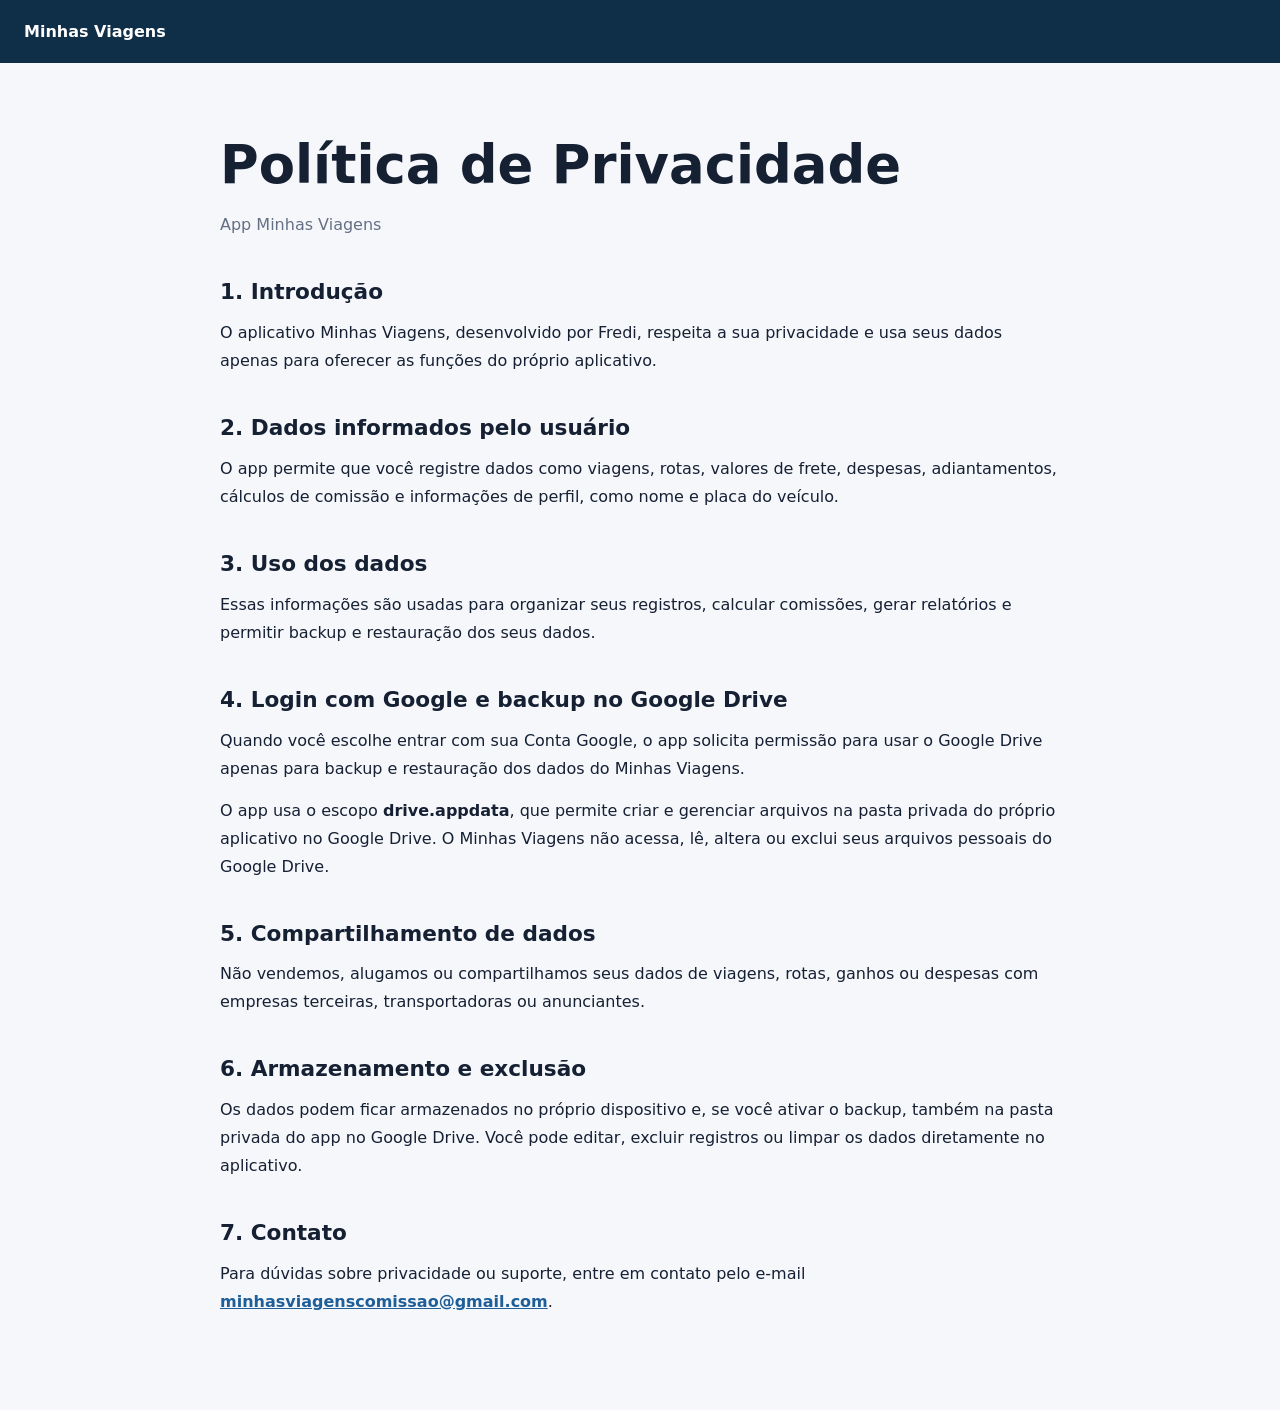
==== privacidade/index.html @ d5cd6ea3 "publica site do Minhas Viagens" ====
<!doctype html>
<html lang="pt-BR">
<head>
  <meta charset="utf-8">
  <meta name="viewport" content="width=device-width, initial-scale=1">
  <title>Política de Privacidade - Minhas Viagens</title>
  <meta name="description" content="Política de privacidade do aplicativo Minhas Viagens.">
  <meta name="author" content="Minhas Viagens">
  <link rel="canonical" href="https://appminhasviagens.com.br/privacidade/">
  <link rel="stylesheet" href="../styles.css">
</head>
<body>
  <header class="topbar">
    <a href="../index.html">Minhas Viagens</a>
  </header>

  <main class="legal">
    <h1>Política de Privacidade</h1>
    <p class="muted">App Minhas Viagens</p>

    <h2>1. Introdução</h2>
    <p>O aplicativo Minhas Viagens, desenvolvido por Fredi, respeita a sua privacidade e usa seus dados apenas para oferecer as funções do próprio aplicativo.</p>

    <h2>2. Dados informados pelo usuário</h2>
    <p>O app permite que você registre dados como viagens, rotas, valores de frete, despesas, adiantamentos, cálculos de comissão e informações de perfil, como nome e placa do veículo.</p>

    <h2>3. Uso dos dados</h2>
    <p>Essas informações são usadas para organizar seus registros, calcular comissões, gerar relatórios e permitir backup e restauração dos seus dados.</p>

    <h2>4. Login com Google e backup no Google Drive</h2>
    <p>Quando você escolhe entrar com sua Conta Google, o app solicita permissão para usar o Google Drive apenas para backup e restauração dos dados do Minhas Viagens.</p>
    <p>O app usa o escopo <strong>drive.appdata</strong>, que permite criar e gerenciar arquivos na pasta privada do próprio aplicativo no Google Drive. O Minhas Viagens não acessa, lê, altera ou exclui seus arquivos pessoais do Google Drive.</p>

    <h2>5. Compartilhamento de dados</h2>
    <p>Não vendemos, alugamos ou compartilhamos seus dados de viagens, rotas, ganhos ou despesas com empresas terceiras, transportadoras ou anunciantes.</p>

    <h2>6. Armazenamento e exclusão</h2>
    <p>Os dados podem ficar armazenados no próprio dispositivo e, se você ativar o backup, também na pasta privada do app no Google Drive. Você pode editar, excluir registros ou limpar os dados diretamente no aplicativo.</p>

    <h2>7. Contato</h2>
    <p>Para dúvidas sobre privacidade ou suporte, entre em contato pelo e-mail <a href="mailto:minhasviagenscomissao@gmail.com">minhasviagenscomissao@gmail.com</a>.</p>
  </main>
</body>
</html>
---- styles.css ----
:root {
  --blue: #1f5f99;
  --blue-dark: #0f2e48;
  --gold: #f5a623;
  --text: #162033;
  --muted: #657084;
  --surface: #ffffff;
  --bg: #f5f7fb;
}

* {
  box-sizing: border-box;
}

html {
  scroll-behavior: smooth;
}

body {
  margin: 0;
  color: var(--text);
  background: var(--bg);
  font-family: Inter, system-ui, -apple-system, BlinkMacSystemFont, "Segoe UI", sans-serif;
}

a {
  color: inherit;
}

.hero {
  position: relative;
  min-height: 90vh;
  display: grid;
  place-items: center;
  overflow: hidden;
  background-image: url("https://images.unsplash.com/photo-1469854523086-cc02fe5d8800?auto=format&fit=crop&w=1800&q=85");
  background-size: cover;
  background-position: center;
}

.hero__overlay {
  position: absolute;
  inset: 0;
  background: linear-gradient(135deg, rgba(15, 46, 72, 0.9), rgba(30, 76, 113, 0.72));
}

.hero__content {
  position: relative;
  z-index: 1;
  width: min(760px, calc(100% - 32px));
  text-align: center;
  color: #ffffff;
  padding: 48px 0;
}

.hero h1 {
  margin: 0;
  font-size: clamp(2.4rem, 6vw, 4.8rem);
  line-height: 1.04;
  letter-spacing: 0;
}

.hero p {
  width: min(640px, 100%);
  margin: 28px auto 0;
  color: rgba(255, 255, 255, 0.9);
  font-size: 1.15rem;
  line-height: 1.7;
}

.actions {
  display: flex;
  justify-content: center;
  gap: 16px;
  flex-wrap: wrap;
  margin-top: 36px;
}

.button {
  display: inline-flex;
  align-items: center;
  justify-content: center;
  min-height: 56px;
  padding: 0 28px;
  border-radius: 8px;
  font-weight: 800;
  text-decoration: none;
}

.button--primary {
  background: var(--gold);
  color: #1d2430;
}

.button--ghost {
  border: 1px solid rgba(255, 255, 255, 0.5);
  color: #ffffff;
}

.section {
  width: min(1120px, calc(100% - 32px));
  margin: 0 auto;
  padding: 84px 0;
  text-align: center;
}

.eyebrow {
  margin: 0 0 8px;
  color: var(--blue);
  font-weight: 800;
  text-transform: uppercase;
  font-size: 0.82rem;
}

.section h2 {
  margin: 0;
  font-size: clamp(2rem, 4vw, 3rem);
}

.section__intro {
  width: min(620px, 100%);
  margin: 18px auto 0;
  color: var(--muted);
  line-height: 1.7;
}

.features {
  display: grid;
  grid-template-columns: repeat(3, 1fr);
  gap: 22px;
  margin-top: 42px;
  text-align: left;
}

.feature {
  background: var(--surface);
  border: 1px solid #e5eaf1;
  border-radius: 8px;
  padding: 28px;
  box-shadow: 0 18px 45px rgba(22, 32, 51, 0.08);
}

.feature__icon {
  display: inline-flex;
  align-items: center;
  justify-content: center;
  width: 48px;
  height: 48px;
  border-radius: 8px;
  background: rgba(31, 95, 153, 0.1);
  color: var(--blue);
  font-weight: 900;
}

.feature h3 {
  margin: 20px 0 10px;
  font-size: 1.25rem;
}

.feature p {
  margin: 0;
  color: var(--muted);
  line-height: 1.7;
}

.footer {
  padding: 34px 16px;
  text-align: center;
  color: #dbe6f1;
  background: var(--blue-dark);
}

.footer p {
  margin: 10px 0 18px;
}

.footer nav {
  display: flex;
  justify-content: center;
  gap: 20px;
  flex-wrap: wrap;
}

.footer a {
  color: #ffffff;
  text-decoration: none;
}

.topbar {
  padding: 22px 24px;
  background: var(--blue-dark);
}

.topbar a {
  color: #ffffff;
  text-decoration: none;
  font-weight: 800;
}

.legal {
  width: min(840px, calc(100% - 32px));
  margin: 0 auto;
  padding: 56px 0 80px;
  line-height: 1.75;
}

.legal h1 {
  margin: 0;
  font-size: clamp(2rem, 5vw, 3.3rem);
}

.legal h2 {
  margin: 34px 0 8px;
  font-size: 1.35rem;
}

.legal p {
  margin: 0 0 14px;
}

.legal a {
  color: var(--blue);
  font-weight: 700;
}

.muted {
  color: var(--muted);
}

@media (max-width: 800px) {
  .features {
    grid-template-columns: 1fr;
  }

  .button {
    width: min(100%, 320px);
  }
}
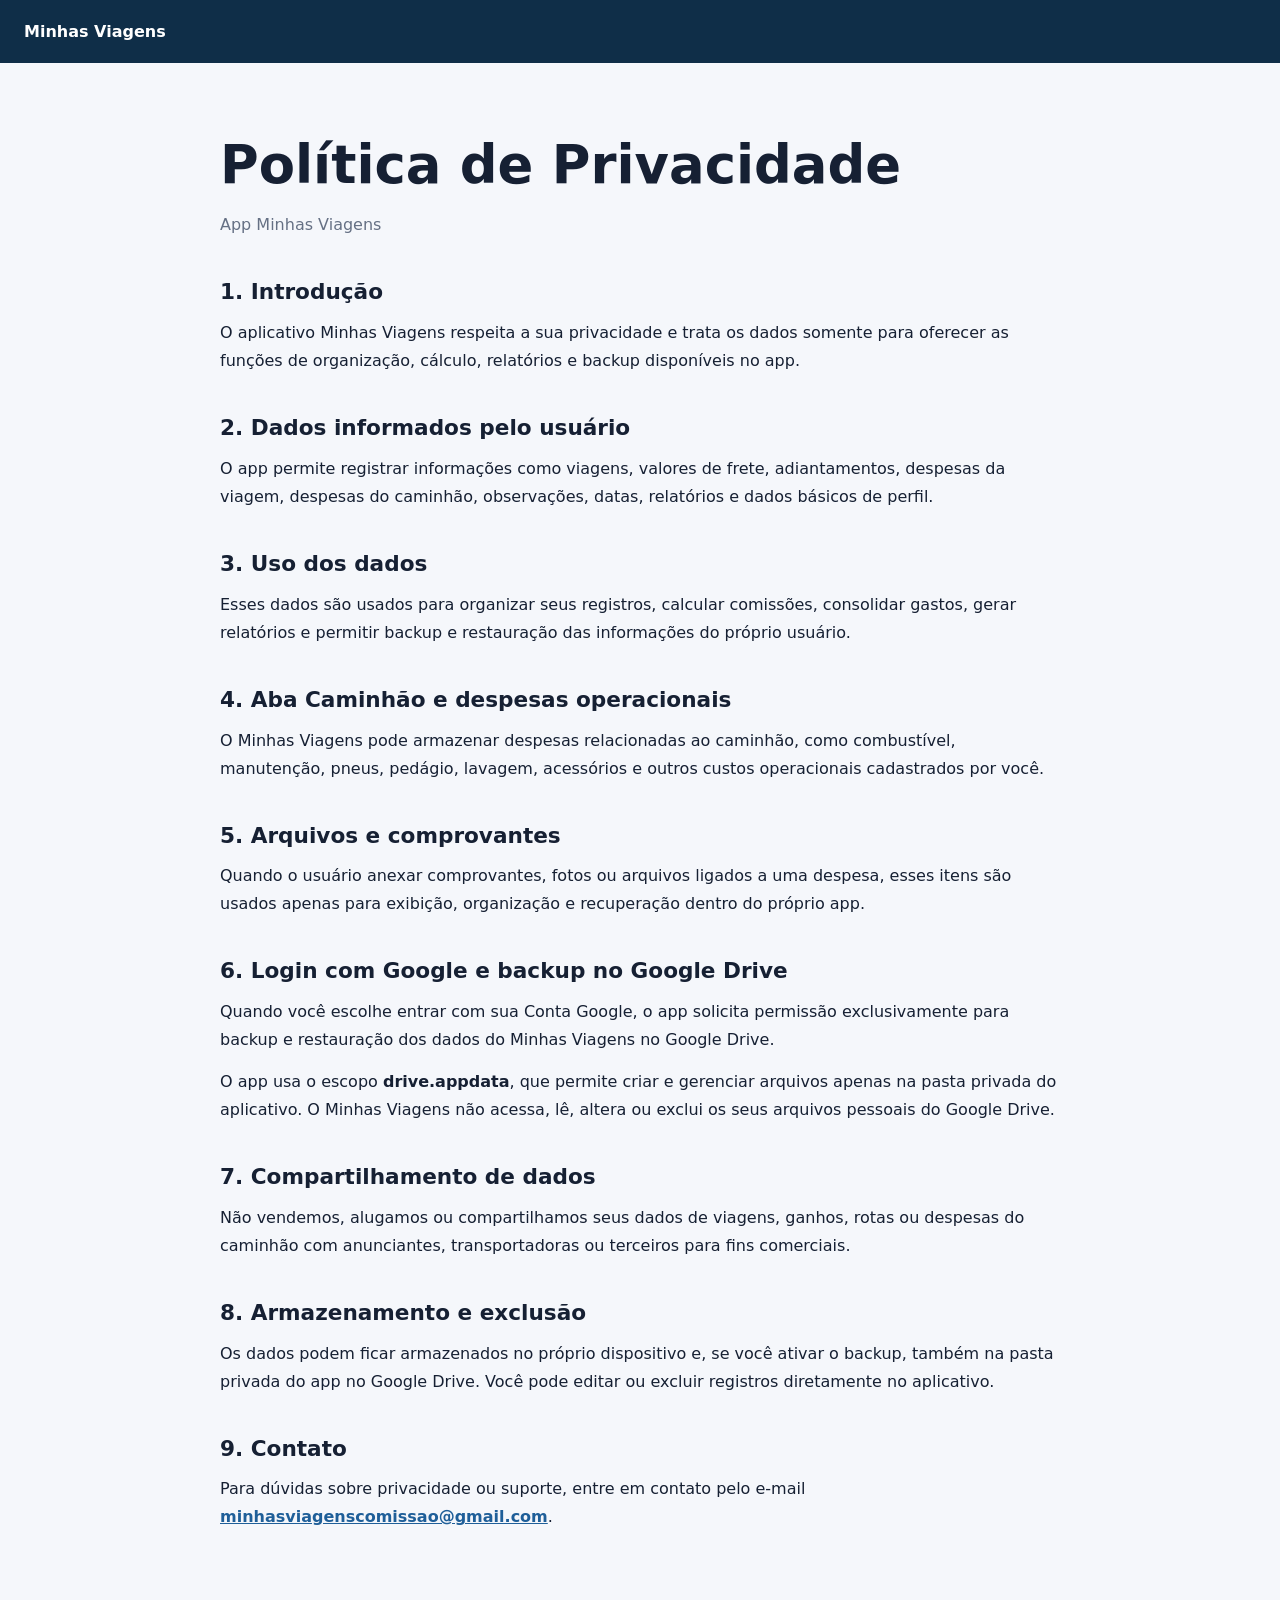
==== commit de87c9fe: "atualiza site com aba caminhao" ====
--- a/privacidade/index.html
+++ b/privacidade/index.html
@@ -19,25 +19,31 @@
     <p class="muted">App Minhas Viagens</p>
 
     <h2>1. Introdução</h2>
-    <p>O aplicativo Minhas Viagens, desenvolvido por Fredi, respeita a sua privacidade e usa seus dados apenas para oferecer as funções do próprio aplicativo.</p>
+    <p>O aplicativo Minhas Viagens respeita a sua privacidade e trata os dados somente para oferecer as funções de organização, cálculo, relatórios e backup disponíveis no app.</p>
 
     <h2>2. Dados informados pelo usuário</h2>
-    <p>O app permite que você registre dados como viagens, rotas, valores de frete, despesas, adiantamentos, cálculos de comissão e informações de perfil, como nome e placa do veículo.</p>
+    <p>O app permite registrar informações como viagens, valores de frete, adiantamentos, despesas da viagem, despesas do caminhão, observações, datas, relatórios e dados básicos de perfil.</p>
 
     <h2>3. Uso dos dados</h2>
-    <p>Essas informações são usadas para organizar seus registros, calcular comissões, gerar relatórios e permitir backup e restauração dos seus dados.</p>
+    <p>Esses dados são usados para organizar seus registros, calcular comissões, consolidar gastos, gerar relatórios e permitir backup e restauração das informações do próprio usuário.</p>
 
-    <h2>4. Login com Google e backup no Google Drive</h2>
-    <p>Quando você escolhe entrar com sua Conta Google, o app solicita permissão para usar o Google Drive apenas para backup e restauração dos dados do Minhas Viagens.</p>
-    <p>O app usa o escopo <strong>drive.appdata</strong>, que permite criar e gerenciar arquivos na pasta privada do próprio aplicativo no Google Drive. O Minhas Viagens não acessa, lê, altera ou exclui seus arquivos pessoais do Google Drive.</p>
+    <h2>4. Aba Caminhão e despesas operacionais</h2>
+    <p>O Minhas Viagens pode armazenar despesas relacionadas ao caminhão, como combustível, manutenção, pneus, pedágio, lavagem, acessórios e outros custos operacionais cadastrados por você.</p>
 
-    <h2>5. Compartilhamento de dados</h2>
-    <p>Não vendemos, alugamos ou compartilhamos seus dados de viagens, rotas, ganhos ou despesas com empresas terceiras, transportadoras ou anunciantes.</p>
+    <h2>5. Arquivos e comprovantes</h2>
+    <p>Quando o usuário anexar comprovantes, fotos ou arquivos ligados a uma despesa, esses itens são usados apenas para exibição, organização e recuperação dentro do próprio app.</p>
 
-    <h2>6. Armazenamento e exclusão</h2>
-    <p>Os dados podem ficar armazenados no próprio dispositivo e, se você ativar o backup, também na pasta privada do app no Google Drive. Você pode editar, excluir registros ou limpar os dados diretamente no aplicativo.</p>
+    <h2>6. Login com Google e backup no Google Drive</h2>
+    <p>Quando você escolhe entrar com sua Conta Google, o app solicita permissão exclusivamente para backup e restauração dos dados do Minhas Viagens no Google Drive.</p>
+    <p>O app usa o escopo <strong>drive.appdata</strong>, que permite criar e gerenciar arquivos apenas na pasta privada do aplicativo. O Minhas Viagens não acessa, lê, altera ou exclui os seus arquivos pessoais do Google Drive.</p>
 
-    <h2>7. Contato</h2>
+    <h2>7. Compartilhamento de dados</h2>
+    <p>Não vendemos, alugamos ou compartilhamos seus dados de viagens, ganhos, rotas ou despesas do caminhão com anunciantes, transportadoras ou terceiros para fins comerciais.</p>
+
+    <h2>8. Armazenamento e exclusão</h2>
+    <p>Os dados podem ficar armazenados no próprio dispositivo e, se você ativar o backup, também na pasta privada do app no Google Drive. Você pode editar ou excluir registros diretamente no aplicativo.</p>
+
+    <h2>9. Contato</h2>
     <p>Para dúvidas sobre privacidade ou suporte, entre em contato pelo e-mail <a href="mailto:minhasviagenscomissao@gmail.com">minhasviagenscomissao@gmail.com</a>.</p>
   </main>
 </body>
--- a/styles.css
+++ b/styles.css
@@ -2,10 +2,13 @@
   --blue: #1f5f99;
   --blue-dark: #0f2e48;
   --gold: #f5a623;
+  --gold-soft: #ffd895;
   --text: #162033;
   --muted: #657084;
   --surface: #ffffff;
+  --surface-alt: #eef4fa;
   --bg: #f5f7fb;
+  --line: #d8e1ec;
 }
 
 * {
@@ -29,11 +32,11 @@
 
 .hero {
   position: relative;
-  min-height: 90vh;
+  min-height: 92vh;
   display: grid;
   place-items: center;
   overflow: hidden;
-  background-image: url("https://images.unsplash.com/photo-1469854523086-cc02fe5d8800?auto=format&fit=crop&w=1800&q=85");
+  background-image: url("assets/hero-bg-max.jpg");
   background-size: cover;
   background-position: center;
 }
@@ -41,31 +44,42 @@
 .hero__overlay {
   position: absolute;
   inset: 0;
-  background: linear-gradient(135deg, rgba(15, 46, 72, 0.9), rgba(30, 76, 113, 0.72));
+  background:
+    linear-gradient(180deg, rgba(9, 22, 35, 0.36), rgba(10, 29, 45, 0.84)),
+    linear-gradient(120deg, rgba(15, 46, 72, 0.82), rgba(31, 95, 153, 0.18));
 }
 
 .hero__content {
   position: relative;
   z-index: 1;
-  width: min(760px, calc(100% - 32px));
+  width: min(840px, calc(100% - 32px));
   text-align: center;
   color: #ffffff;
-  padding: 48px 0;
+  padding: 56px 0;
+}
+
+.hero__eyebrow {
+  margin: 0 0 12px;
+  color: var(--gold-soft);
+  font-size: 0.88rem;
+  font-weight: 900;
+  letter-spacing: 0.08em;
+  text-transform: uppercase;
 }
 
 .hero h1 {
   margin: 0;
-  font-size: clamp(2.4rem, 6vw, 4.8rem);
-  line-height: 1.04;
+  font-size: clamp(2.5rem, 6vw, 5rem);
+  line-height: 1.02;
   letter-spacing: 0;
 }
 
 .hero p {
-  width: min(640px, 100%);
-  margin: 28px auto 0;
-  color: rgba(255, 255, 255, 0.9);
-  font-size: 1.15rem;
-  line-height: 1.7;
+  width: min(700px, 100%);
+  margin: 24px auto 0;
+  color: rgba(255, 255, 255, 0.92);
+  font-size: 1.12rem;
+  line-height: 1.75;
 }
 
 .actions {
@@ -95,33 +109,64 @@
 .button--ghost {
   border: 1px solid rgba(255, 255, 255, 0.5);
   color: #ffffff;
+  background: rgba(255, 255, 255, 0.08);
+}
+
+.hero__badges {
+  display: flex;
+  justify-content: center;
+  gap: 12px;
+  flex-wrap: wrap;
+  margin-top: 30px;
+}
+
+.hero__badges span {
+  padding: 10px 14px;
+  border: 1px solid rgba(255, 255, 255, 0.24);
+  border-radius: 999px;
+  background: rgba(255, 255, 255, 0.08);
+  color: #ffffff;
+  font-size: 0.92rem;
+  font-weight: 700;
 }
 
 .section {
   width: min(1120px, calc(100% - 32px));
   margin: 0 auto;
-  padding: 84px 0;
+  padding: 86px 0;
   text-align: center;
 }
 
+.section--tight {
+  padding: 72px 0;
+}
+
+.band {
+  background: linear-gradient(180deg, #eff5fb, #f8fafc);
+  border-top: 1px solid #e3eaf2;
+  border-bottom: 1px solid #e3eaf2;
+}
+
 .eyebrow {
-  margin: 0 0 8px;
+  margin: 0 0 10px;
   color: var(--blue);
-  font-weight: 800;
+  font-weight: 900;
   text-transform: uppercase;
   font-size: 0.82rem;
+  letter-spacing: 0.08em;
 }
 
 .section h2 {
   margin: 0;
-  font-size: clamp(2rem, 4vw, 3rem);
+  font-size: clamp(2rem, 4vw, 3.2rem);
+  line-height: 1.08;
 }
 
 .section__intro {
-  width: min(620px, 100%);
+  width: min(720px, 100%);
   margin: 18px auto 0;
   color: var(--muted);
-  line-height: 1.7;
+  line-height: 1.78;
 }
 
 .features {
@@ -132,35 +177,80 @@
   text-align: left;
 }
 
+.features--four {
+  grid-template-columns: repeat(4, 1fr);
+}
+
+.feature,
+.highlight,
+.workflow__item {
+  background: var(--surface);
+  border: 1px solid var(--line);
+  border-radius: 8px;
+  box-shadow: 0 18px 45px rgba(22, 32, 51, 0.08);
+}
+
 .feature {
-  background: var(--surface);
-  border: 1px solid #e5eaf1;
-  border-radius: 8px;
   padding: 28px;
-  box-shadow: 0 18px 45px rgba(22, 32, 51, 0.08);
 }
 
 .feature__icon {
   display: inline-flex;
   align-items: center;
   justify-content: center;
-  width: 48px;
+  min-width: 48px;
   height: 48px;
+  padding: 0 10px;
   border-radius: 8px;
   background: rgba(31, 95, 153, 0.1);
   color: var(--blue);
+  font-size: 0.92rem;
   font-weight: 900;
 }
 
-.feature h3 {
-  margin: 20px 0 10px;
-  font-size: 1.25rem;
-}
-
-.feature p {
+.feature h3,
+.highlight h3,
+.workflow__item h3 {
+  margin: 18px 0 10px;
+  font-size: 1.22rem;
+}
+
+.feature p,
+.highlight p,
+.workflow__item p {
   margin: 0;
   color: var(--muted);
-  line-height: 1.7;
+  line-height: 1.75;
+}
+
+.highlights,
+.workflow {
+  display: grid;
+  grid-template-columns: repeat(3, 1fr);
+  gap: 22px;
+  margin-top: 40px;
+  text-align: left;
+}
+
+.highlight,
+.workflow__item {
+  padding: 28px;
+}
+
+.highlight {
+  background: linear-gradient(180deg, #ffffff, #f8fbff);
+}
+
+.workflow__step {
+  display: inline-flex;
+  align-items: center;
+  justify-content: center;
+  width: 42px;
+  height: 42px;
+  border-radius: 999px;
+  background: var(--blue-dark);
+  color: #ffffff;
+  font-weight: 900;
 }
 
 .footer {
@@ -171,7 +261,9 @@
 }
 
 .footer p {
-  margin: 10px 0 18px;
+  max-width: 720px;
+  margin: 10px auto 18px;
+  line-height: 1.7;
 }
 
 .footer nav {
@@ -227,12 +319,29 @@
   color: var(--muted);
 }
 
+@media (max-width: 1020px) {
+  .features--four {
+    grid-template-columns: repeat(2, 1fr);
+  }
+}
+
 @media (max-width: 800px) {
-  .features {
+  .features,
+  .features--four,
+  .highlights,
+  .workflow {
     grid-template-columns: 1fr;
   }
 
   .button {
     width: min(100%, 320px);
   }
-}
+
+  .hero__badges {
+    gap: 10px;
+  }
+
+  .hero__badges span {
+    font-size: 0.86rem;
+  }
+}
